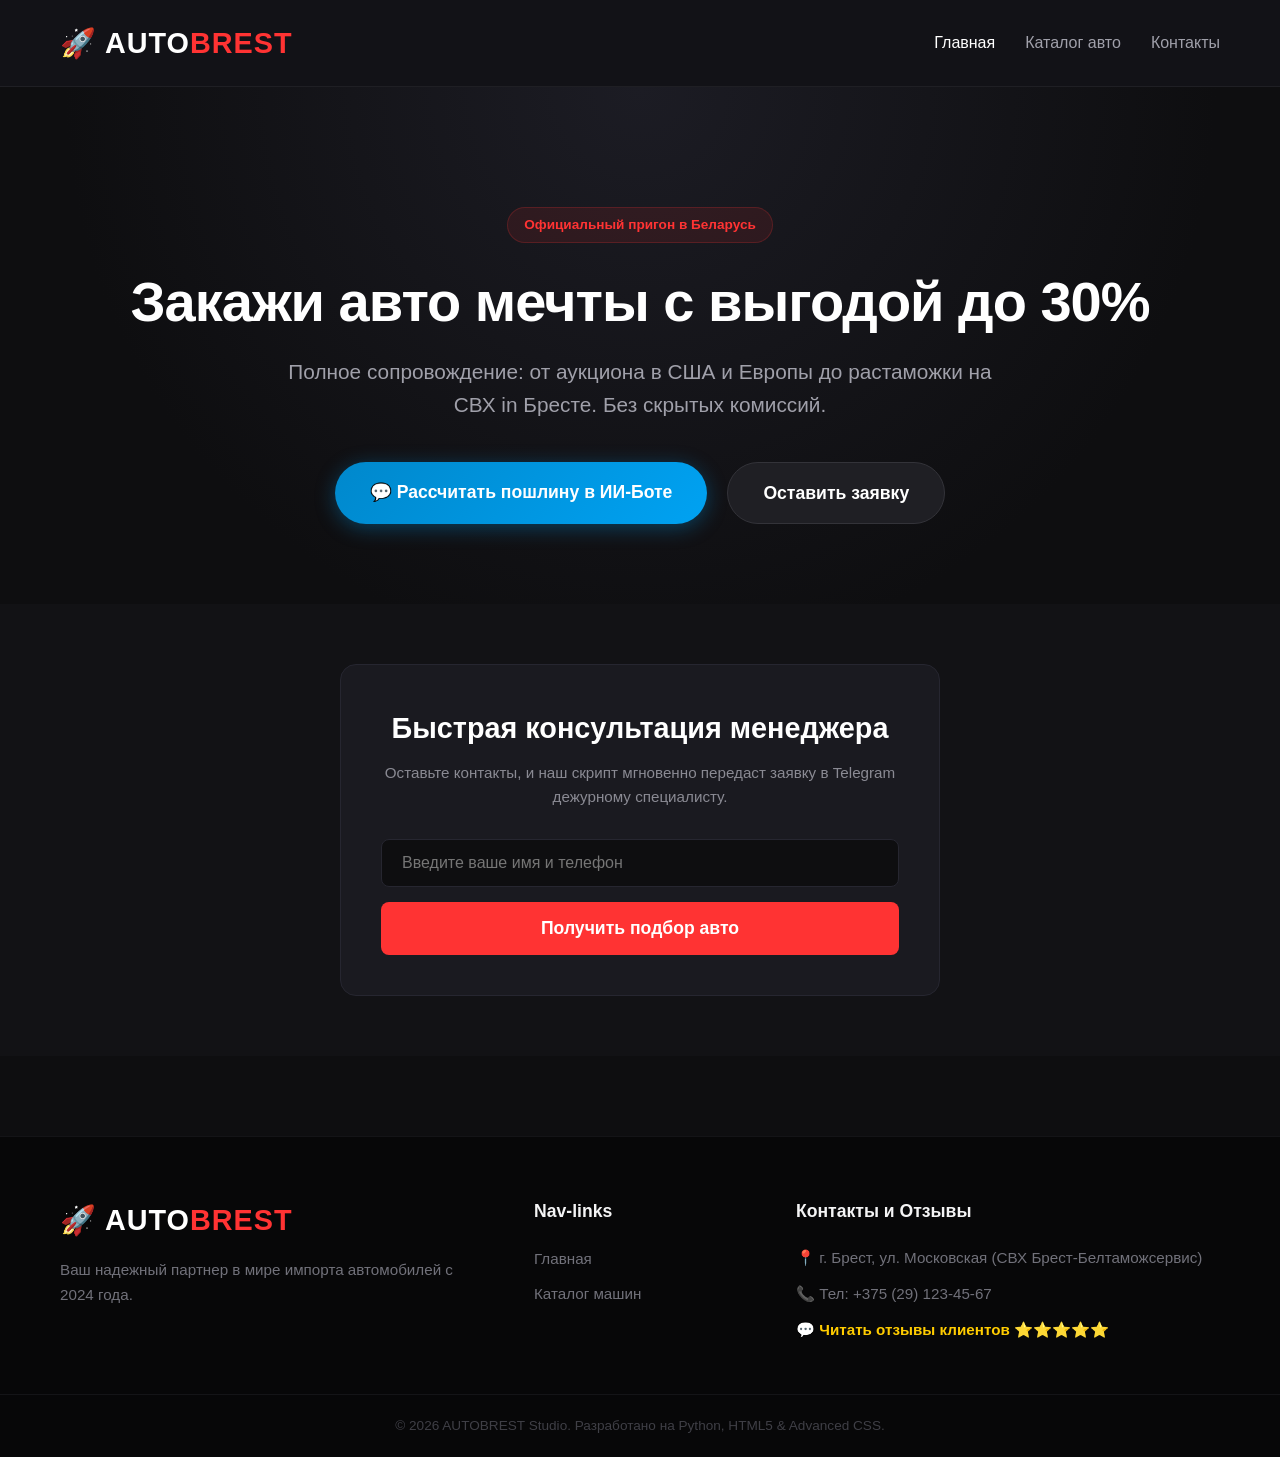
==== index.html @ b510f81e "Add files via upload" ====
<!DOCTYPE html>
<html lang="ru">

<head>
    <meta charset="UTF-8">
    <meta name="viewport" content="width=device-width, initial-scale=1.0">
    <title>AUTOBREST | Премиум импорт авто из США и Европы</title>
    <link rel="stylesheet" href="style.css">
</head>

<body>

    <!-- Навигация -->
    <nav class="navbar">
        <div class="container nav-container">
            <a href="index.html" class="logo">🚀 AUTO<span>BREST</span></a>
            <ul class="nav-links">
                <li><a href="index.html" class="active">Главная</a></li>
                <li><a href="catalog.html">Каталог авто</a></li>
                <li><a href="#contacts">Контакты</a></li>
            </ul>
        </div>
    </nav>

    <!-- Главный баннер -->
    <header class="hero-section">
        <div class="container">
            <span class="badge">Официальный пригон в Беларусь</span>
            <h1>Закажи авто мечты с выгодой до 30%</h1>
            <p>Полное сопровождение: от аукциона в США и Европы до растаможки на СВХ in Бресте. Без скрытых комиссий.
            </p>

            <div class="cta-container">
                <!-- Сюда вставь ссылку на бота, как делал в прошлый раз -->
                <a href="https://t.me/BrestAutoCalc_bot" target="_blank" class="btn-tg">
                    💬 Рассчитать пошлину в ИИ-Боте
                </a>
                <a href="#callback" class="btn-secondary">Оставить заявку</a>
            </div>
        </div>
    </header>

    <!-- Блок формы (Синхронизация с ботом) -->
    <section id="callback" class="form-section">
        <div class="container">
            <div class="form-box">
                <h2>Быстрая консультация менеджера</h2>
                <p>Оставьте контакты, и наш скрипт мгновенно передаст заявку в Telegram дежурному специалисту.</p>

                <form class="lead-form" action="https://telegram.org" method="GET">
                    <!-- Скрытые настройки для Телеграма -->
                    <input type="hidden" name="chat_id" value="5956812464">

                    <!-- Поля для ввода -->
                    <input type="text" name="text" placeholder="Введите ваше имя и телефон" required>

                    <button type="submit" class="btn-submit">Получить подбор авто</button>
                </form>


            </div>
        </div>
    </section>

    <!-- Крутой черный футер (Подстилка) -->
    <footer id="contacts" class="footer">
        <div class="container footer-grid">
            <div class="footer-brand">
                <h3 class="logo">🚀 AUTO<span>BREST</span></h3>
                <p>Ваш надежный партнер в мире импорта автомобилей с 2024 года.</p>
            </div>
            <div class="footer-links">
                <h4>Nav-links</h4>
                <ul>
                    <li><a href="index.html">Главная</a></li>
                    <li><a href="catalog.html">Каталог машин</a></li>
                </ul>
            </div>
            <div class="footer-contacts">
                <h4>Контакты и Отзывы</h4>
                <p>📍 г. Брест, ул. Московская (СВХ Брест-Белтаможсервис)</p>
                <p>📞 Тел: +375 (29) 123-45-67</p>
                <p>💬 <a href="#reviews" class="review-link">Читать отзывы клиентов ⭐⭐⭐⭐⭐</a></p>
            </div>
        </div>
        <div class="footer-bottom">
            <p>© 2026 AUTOBREST Studio. Разработано на Python, HTML5 & Advanced CSS.</p>
        </div>
    </footer>

    <!-- Скрипт отправки данных в твоего Телеграм-бота -->
    <script>
        document.getElementById('tgForm').addEventListener('submit', async function (e) {
            e.preventDefault();

            const name = document.getElementById('userName').value;
            const phone = document.getElementById('userPhone').value;

            const token = '8609052184:AAHbvMGESL_1XuJeRbd8TFoL4s8wpXPV0Vg';
            const chatId = '5956812464';

            const messageText = `🚀 СВЕЖАЯ ЗАЯВКА С САЙТА!\n\n👤 Имя: ${name}\n📞 Телефон: ${phone}`;

            try {
                const response = await fetch(`https://telegram.org{token}/sendMessage`, {
                    method: 'POST',
                    headers: { 'Content-Type': 'application/json' },
                    body: JSON.stringify({
                        chat_id: chatId,
                        text: messageText
                    })
                });

                if (response.ok) {
                    alert('Успешно! Ваша заявка мгновенно передана в Telegram-бота менеджера.');
                    document.getElementById('tgForm').reset();
                } else {
                    alert('Телеграм отклонил запрос. Проверьте, запущен ли бот в вашем ТГ!');
                }
            } catch (error) {
                alert('Ошибка сети. Нет связи с сервером.');
            }
        });
    </script>

</body>

</html>
---- style.css ----
/* Общие сбросы и шрифты */
* { box-sizing: border-box; margin: 0; padding: 0; scroll-behavior: smooth; }
body { font-family: 'Segoe UI', Arial, sans-serif; background-color: #0e0e10; color: #ffffff; line-height: 1.6; }
.container { max-width: 1200px; margin: 0 auto; padding: 0 20px; }

/* Навигация (Navbar) */
.navbar { background-color: rgba(20, 20, 25, 0.95); padding: 20px 0; position: sticky; top: 0; z-index: 1000; border-bottom: 1px solid #1f1f24; backdrop-filter: blur(10px); }
.nav-container { display: flex; justify-content: space-between; align-items: center; }
.logo { font-size: 1.8rem; font-weight: 800; color: #fff; text-decoration: none; letter-spacing: 1px; }
.logo span { color: #ff3333; }
.nav-links { list-style: none; display: flex; gap: 30px; }
.nav-links a { color: #a0a0aa; text-decoration: none; font-size: 1rem; font-weight: 500; transition: color 0.3s; }
.nav-links a.active, .nav-links a:hover { color: #ffffff; }

/* Главный баннер (Hero) */
.hero-section { padding: 120px 0 80px 0; text-align: center; background: radial-gradient(circle at top, #1c1c24 0%, #0e0e10 70%); }
.badge { display: inline-block; background-color: rgba(255, 51, 51, 0.1); color: #ff3333; padding: 6px 16px; border-radius: 20px; font-weight: 600; font-size: 0.85rem; margin-bottom: 25px; border: 1px solid rgba(255, 51, 51, 0.2); }
.hero-section h1 { font-size: 3.5rem; font-weight: 800; line-height: 1.2; margin-bottom: 20px; letter-spacing: -1px; }
.hero-section p { color: #a0a0aa; font-size: 1.3rem; max-width: 750px; margin: 0 auto 40px auto; }
.cta-container { display: flex; justify-content: center; gap: 20px; }

/* Кнопки */
.btn-tg { display: inline-block; background: linear-gradient(135deg, #0088cc, #00a2f2); color: #fff; text-decoration: none; padding: 16px 35px; font-weight: bold; font-size: 1.1rem; border-radius: 50px; box-shadow: 0 4px 20px rgba(0,136,204,0.4); transition: transform 0.2s, box-shadow 0.2s; }
.btn-tg:hover { transform: translateY(-2px); box-shadow: 0 6px 25px rgba(0,136,204,0.6); }
.btn-secondary { display: inline-block; background-color: #1f1f24; color: #fff; text-decoration: none; padding: 16px 35px; font-weight: bold; font-size: 1.1rem; border-radius: 50px; border: 1px solid #333339; transition: background 0.2s; }
.btn-secondary:hover { background-color: #2a2a32; }

/* Форма обратной связи */
.form-section { padding: 60px 0; background-color: #121215; }
.form-box { max-width: 600px; margin: 0 auto; background-color: #1a1a20; padding: 40px; border-radius: 16px; border: 1px solid #262630; text-align: center; }
.form-box h2 { font-size: 1.8rem; margin-bottom: 10px; }
.form-box p { color: #8a8a93; margin-bottom: 30px; font-size: 0.95rem; }
.lead-form { display: flex; flex-direction: column; gap: 15px; }
.lead-form input { padding: 14px 20px; border-radius: 8px; border: 1px solid #262630; background-color: #0e0e10; color: #fff; font-size: 1rem; }
.lead-form input:focus { border-color: #ff3333; outline: none; }
.btn-submit { background-color: #ff3333; color: #fff; border: none; padding: 16px; border-radius: 8px; font-weight: bold; font-size: 1.1rem; cursor: pointer; transition: background 0.2s; }
.btn-submit:hover { background-color: #e62e2e; }

/* ЧЕРНАЯ ПОДСТИЛКА (Футер) */
.footer { background-color: #070708; padding: 60px 0 20px 0; border-top: 1px solid #141417; margin-top: 80px; }
.footer-grid { display: grid; grid-template-columns: 2fr 1fr 2fr; gap: 50px; margin-bottom: 40px; text-align: left; }
.footer-brand p { color: #71717a; margin-top: 15px; font-size: 0.95rem; }
.footer-links h4, .footer-contacts h4 { font-size: 1.1rem; font-weight: 600; margin-bottom: 20px; color: #f4f4f5; }
.footer-links ul { list-style: none; }
.footer-links li { margin-bottom: 10px; }
.footer-links a { color: #71717a; text-decoration: none; transition: color 0.2s; font-size: 0.95rem; }
.footer-links a:hover { color: #fff; }
.footer-contacts p { color: #71717a; font-size: 0.95rem; margin-bottom: 12px; }
.review-link { color: #ffcc00; text-decoration: none; font-weight: 600; }
.review-link:hover { text-decoration: underline; }
.footer-bottom { border-top: 1px solid #141417; padding-top: 20px; text-align: center; color: #3f3f46; font-size: 0.85rem; }

/* Дополнительные стили для страницы каталога */
.catalog-subtitle { color: #a0a0aa; font-size: 1.1rem; max-width: 600px; margin: 0 auto 50px auto; text-align: center; }
.catalog-section { padding: 60px 0; text-align: center; }
.grid { display: flex; gap: 30px; margin-top: 40px; text-align: left; }
.card { background-color: #16161a; padding: 30px; border-radius: 16px; flex: 1; border: 1px solid #232329; position: relative; transition: transform 0.3s, border-color 0.3s; }
.card:hover { transform: translateY(-5px); border-color: #ff3333; }
.card-badge { position: absolute; top: 20px; right: 20px; background-color: #232329; padding: 4px 12px; border-radius: 20px; font-size: 0.8rem; font-weight: bold; color: #a0a0aa; }
.card h3 { font-size: 1.5rem; margin-bottom: 15px; font-weight: 700; }
.engine { color: #d4d4d8; font-size: 0.95rem; margin-bottom: 8px; }
.status { font-size: 0.95rem; margin-bottom: 15px; color: #a0a0aa; }
.status-in-transit { color: #ff9900; font-weight: 600; }
.status-ready { color: #00cc66; font-weight: 600; }
.card-desc { color: #71717a; font-size: 0.9rem; margin-bottom: 25px; min-height: 45px; }
.btn-card { display: block; text-align: center; background-color: #232329; color: #fff; text-decoration: none; padding: 14px; border-radius: 8px; font-weight: bold; transition: background 0.2s; }
.btn-card:hover { background-color: #ff3333; }
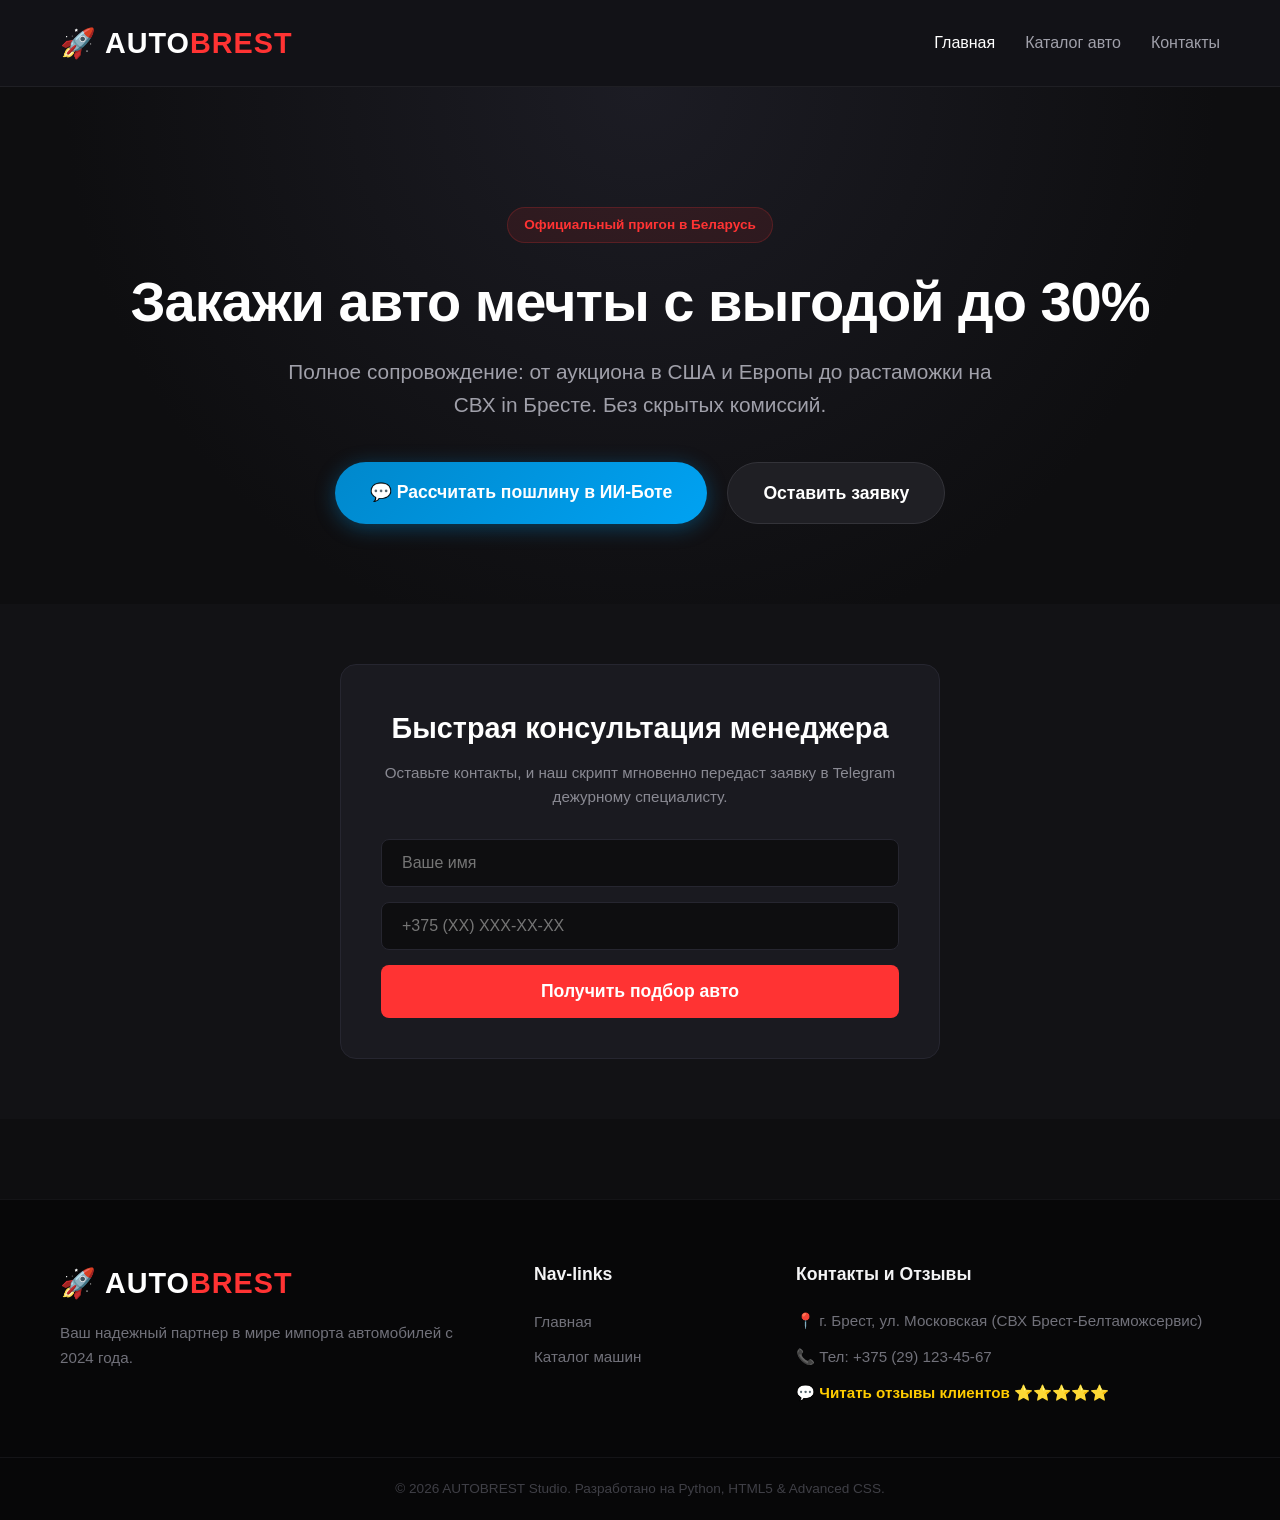
==== commit b92dd38f: "Add files via upload" ====
--- a/index.html
+++ b/index.html
@@ -47,15 +47,24 @@
                 <h2>Быстрая консультация менеджера</h2>
                 <p>Оставьте контакты, и наш скрипт мгновенно передаст заявку в Telegram дежурному специалисту.</p>
 
-                <form class="lead-form" action="https://telegram.org" method="GET">
-                    <!-- Скрытые настройки для Телеграма -->
-                    <input type="hidden" name="chat_id" value="5956812464">
+                <form class="lead-form" action="https://web3forms.com" method="POST">
+                    <!-- Твой личный секретный ключ, который свяжет сайт с ботом -->
+                    <input type="hidden" name="access_key" value="63db87cc-a70d-45fc-9418-62d4766ec483">
 
-                    <!-- Поля для ввода -->
-                    <input type="text" name="text" placeholder="Введите ваше имя и телефон" required>
+                    <!-- Настройки уведомления для Телеграма -->
+                    <input type="hidden" name="subject" value="🚀 СВЕЖАЯ ЗАЯВКА С САЙТА АВТОХАУСА!">
+                    <input type="hidden" name="from_name" value="Система AUTOBREST">
+
+                    <!-- Поля для ввода данных клиентом -->
+                    <input type="text" name="Имя клиента" placeholder="Ваше имя" required>
+                    <input type="tel" name="Телефон" placeholder="+375 (XX) XXX-XX-XX" required>
+
+                    <!-- Куда перенаправить клиента после отправки (в твоего бота!) -->
+                    <input type="hidden" name="redirect" value="https://t.me">
 
                     <button type="submit" class="btn-submit">Получить подбор авто</button>
                 </form>
+
 
 
             </div>
